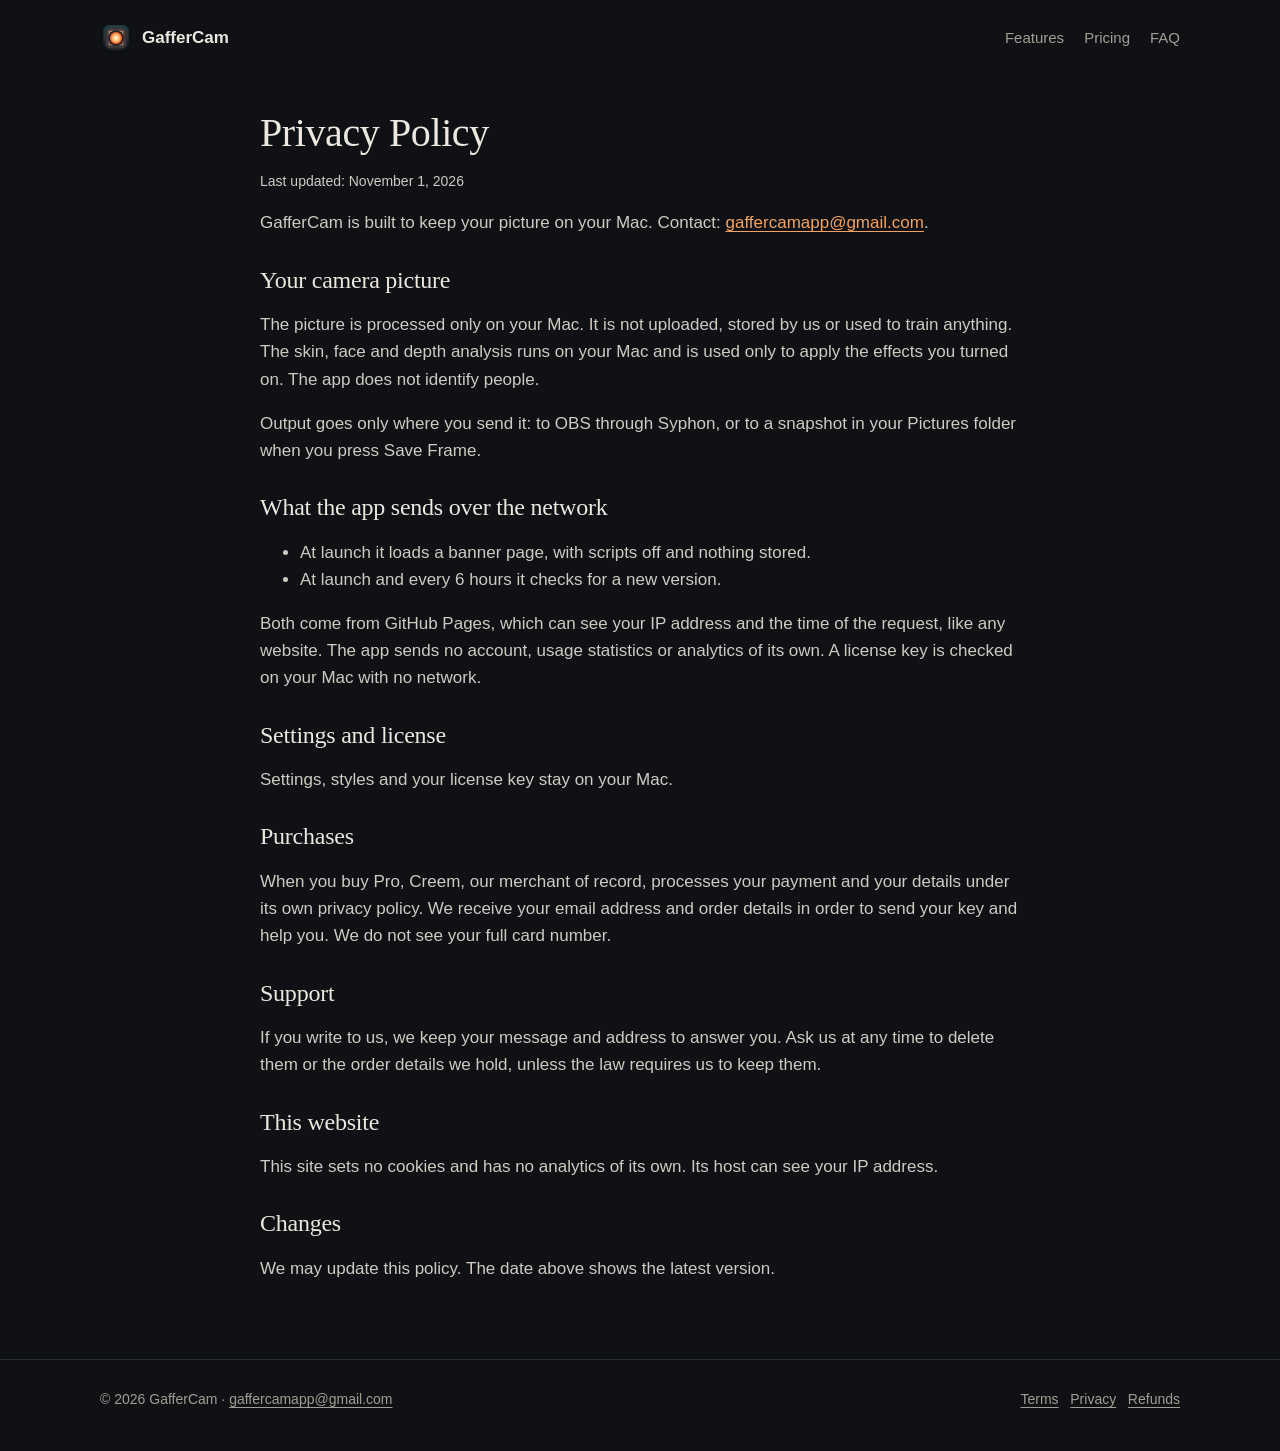
==== privacy.html @ 8b6cadd4 "GafferCam website" ====
<!doctype html>
<html lang="en">
<head>
<meta charset="utf-8">
<meta name="viewport" content="width=device-width, initial-scale=1">
<title>Privacy Policy · GafferCam</title>
<meta name="description" content="Privacy Policy for GafferCam.">
<link rel="icon" href="assets/icon.png">
<link rel="stylesheet" href="assets/site.css">
</head>
<body>
<div class="wrap"><header class="top">
  <a class="brand" href="index.html"><img src="assets/icon.png" alt="">GafferCam</a>
  <nav><a href="index.html#features">Features</a><a href="index.html#pricing">Pricing</a><a href="index.html#faq">FAQ</a></nav>
</header></div>
<main class="wrap legal">
<h1>Privacy Policy</h1>
<p class="small">Last updated: November 1, 2026</p>
<p>GafferCam is built to keep your picture on your Mac. Contact: <a href="mailto:gaffercamapp@gmail.com">gaffercamapp@gmail.com</a>.</p>
<h2>Your camera picture</h2>
<p>The picture is processed only on your Mac. It is not uploaded, stored by us or used to train anything. The skin, face and depth analysis runs on your Mac and is used only to apply the effects you turned on. The app does not identify people.</p>
<p>Output goes only where you send it: to OBS through Syphon, or to a snapshot in your Pictures folder when you press Save Frame.</p>
<h2>What the app sends over the network</h2>
<ul>
  <li>At launch it loads a banner page, with scripts off and nothing stored.</li>
  <li>At launch and every 6 hours it checks for a new version.</li>
</ul>
<p>Both come from GitHub Pages, which can see your IP address and the time of the request, like any website. The app sends no account, usage statistics or analytics of its own. A license key is checked on your Mac with no network.</p>
<h2>Settings and license</h2>
<p>Settings, styles and your license key stay on your Mac.</p>
<h2>Purchases</h2>
<p>When you buy Pro, Creem, our merchant of record, processes your payment and your details under its own privacy policy. We receive your email address and order details in order to send your key and help you. We do not see your full card number.</p>
<h2>Support</h2>
<p>If you write to us, we keep your message and address to answer you. Ask us at any time to delete them or the order details we hold, unless the law requires us to keep them.</p>
<h2>This website</h2>
<p>This site sets no cookies and has no analytics of its own. Its host can see your IP address.</p>
<h2>Changes</h2>
<p>We may update this policy. The date above shows the latest version.</p>
</main>
<footer><div class="wrap">
  <span>© 2026 GafferCam · <a href="mailto:gaffercamapp@gmail.com">gaffercamapp@gmail.com</a></span>
  <span><a href="terms.html">Terms</a> &nbsp; <a href="privacy.html">Privacy</a> &nbsp; <a href="refund.html">Refunds</a></span>
</div></footer>
</body>
</html>
---- assets/site.css ----
:root {
  --bg: #0f1115; --panel: #181b21; --line: #2a2e36; --text: #ece7df; --muted: #a29d94;
  --warm: #f4a261; --warm-deep: #c8553d; --glow: rgba(244, 162, 97, .16);
}
* { box-sizing: border-box; }
html { scroll-behavior: smooth; }
body { margin: 0; background: var(--bg); color: var(--text); font: 17px/1.6 -apple-system, BlinkMacSystemFont, "Segoe UI", Roboto, Arial, sans-serif; -webkit-font-smoothing: antialiased; }
a { color: var(--warm); text-underline-offset: 3px; }
.wrap { width: min(1080px, 100% - 40px); margin-inline: auto; }
header.top { display: flex; flex-wrap: wrap; gap: 6px 22px; align-items: center; justify-content: space-between; padding: 22px 0; }
.brand { display: flex; align-items: center; gap: 10px; color: var(--text); font-weight: 600; text-decoration: none; }
.brand img { width: 32px; height: 32px; }
nav { display: flex; flex-wrap: wrap; gap: 4px 20px; }
nav a { color: var(--muted); text-decoration: none; font-size: 15px; }
nav a:hover { color: var(--text); }
h1, h2, h3 { font-family: Georgia, "Times New Roman", serif; font-weight: 500; line-height: 1.15; margin: 0; letter-spacing: -.01em; }
.hero { position: relative; padding: 76px 0 56px; text-align: center; }
.hero::before { content: ""; position: absolute; inset: -60px 0 auto; height: 520px; background: radial-gradient(50% 60% at 50% 40%, var(--glow), transparent 70%); pointer-events: none; }
.hero > * { position: relative; }
.hero img.mark { width: 112px; height: 112px; }
.hero h1 { font-size: clamp(38px, 7vw, 66px); margin: 18px auto 16px; max-width: 15ch; }
.lead { color: var(--muted); font-size: 19px; max-width: 58ch; margin: 0 auto 26px; }
.button { display: inline-block; padding: 12px 22px; border-radius: 999px; background: var(--warm); color: #20140b; font-weight: 600; text-decoration: none; }
.button.ghost { background: transparent; color: var(--text); border: 1px solid var(--line); }
.actions { display: flex; flex-wrap: wrap; gap: 12px; justify-content: center; }
.small { color: var(--muted); font-size: 14px; }
section { padding: 52px 0; border-top: 1px solid var(--line); }
section > .wrap > h2 { font-size: clamp(28px, 4.5vw, 40px); margin-bottom: 26px; }
.grid { display: grid; gap: 16px; grid-template-columns: repeat(auto-fit, minmax(260px, 1fr)); }
.card { background: var(--panel); border: 1px solid var(--line); border-radius: 14px; padding: 22px; }
.card h3 { font-size: 21px; margin-bottom: 8px; }
.card p { margin: 0; color: var(--muted); font-size: 16px; }
.shots { display: flex; gap: 18px; flex-wrap: wrap; justify-content: center; }
.shots figure { margin: 0; flex: 1 1 280px; max-width: 400px; }
.shots img { width: 100%; height: auto; display: block; border-radius: 14px; border: 1px solid var(--line); }
.shots figcaption { color: var(--muted); font-size: 14px; margin-top: 8px; text-align: center; }
.plans { display: grid; gap: 16px; grid-template-columns: repeat(auto-fit, minmax(300px, 1fr)); }
.plan { background: var(--panel); border: 1px solid var(--line); border-radius: 14px; padding: 26px; }
.plan.pro { border-color: var(--warm); box-shadow: 0 0 44px var(--glow); }
.plan h3 { font-size: 24px; }
.price { font-size: 38px; font-family: Georgia, serif; margin: 8px 0 2px; }
.plan ul { margin: 16px 0 0; padding-left: 20px; color: var(--muted); font-size: 16px; }
.plan li { margin-bottom: 5px; }
dl { margin: 0; } dt { font-weight: 600; margin-top: 18px; } dd { margin: 4px 0 0; color: var(--muted); }
footer { border-top: 1px solid var(--line); padding: 28px 0 40px; color: var(--muted); font-size: 14px; }
footer .wrap { display: flex; flex-wrap: wrap; gap: 8px 22px; justify-content: space-between; }
footer a { color: var(--muted); }
.legal { padding: 34px 0 60px; max-width: 760px; }
.legal h1 { font-size: 40px; margin-bottom: 8px; }
.legal h2 { font-size: 24px; margin: 30px 0 8px; }
.legal p, .legal li { color: #cfcac2; }
@media (max-width: 560px) { .hero { padding-top: 40px; } section { padding: 40px 0; } }
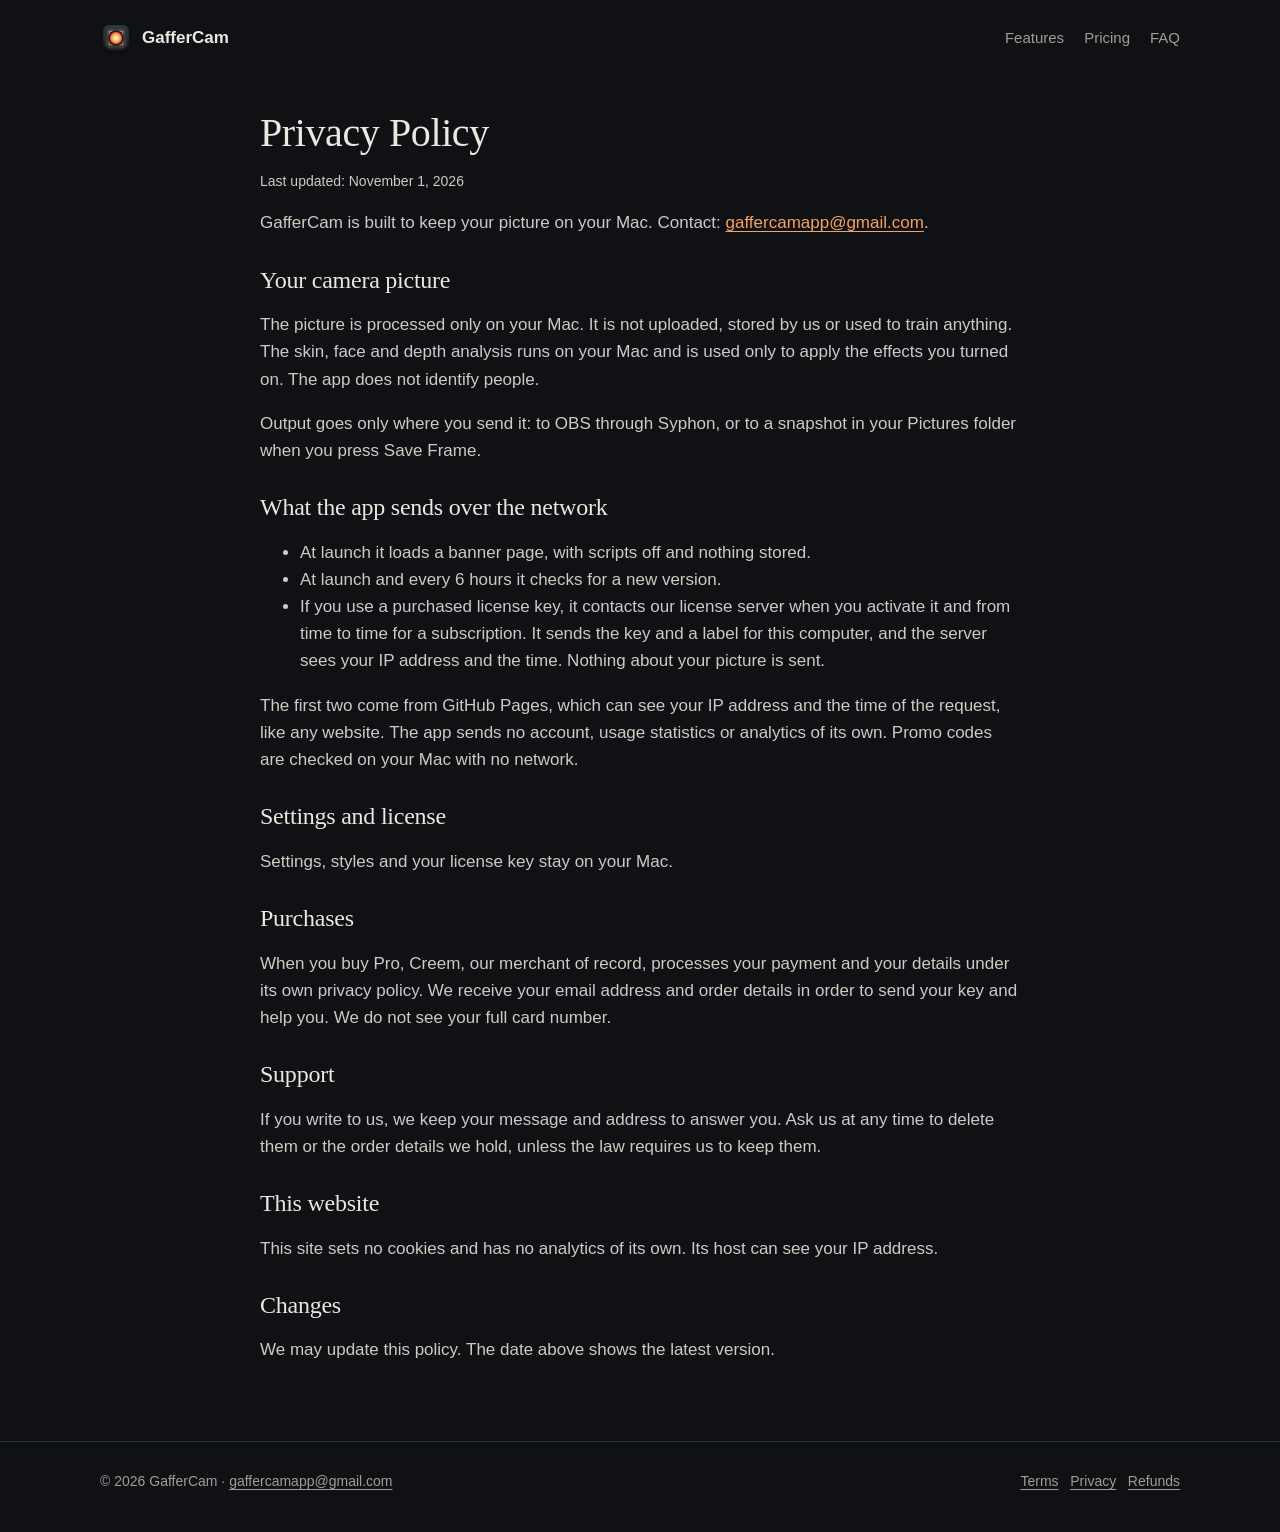
==== commit 47428c5d: "Pricing: monthly, yearly or forever; 30-day money back" ====
--- a/privacy.html
+++ b/privacy.html
@@ -24,8 +24,9 @@
 <ul>
   <li>At launch it loads a banner page, with scripts off and nothing stored.</li>
   <li>At launch and every 6 hours it checks for a new version.</li>
+  <li>If you use a purchased license key, it contacts our license server when you activate it and from time to time for a subscription. It sends the key and a label for this computer, and the server sees your IP address and the time. Nothing about your picture is sent.</li>
 </ul>
-<p>Both come from GitHub Pages, which can see your IP address and the time of the request, like any website. The app sends no account, usage statistics or analytics of its own. A license key is checked on your Mac with no network.</p>
+<p>The first two come from GitHub Pages, which can see your IP address and the time of the request, like any website. The app sends no account, usage statistics or analytics of its own. Promo codes are checked on your Mac with no network.</p>
 <h2>Settings and license</h2>
 <p>Settings, styles and your license key stay on your Mac.</p>
 <h2>Purchases</h2>
--- a/assets/site.css
+++ b/assets/site.css
@@ -39,6 +39,7 @@
 .plan.pro { border-color: var(--warm); box-shadow: 0 0 44px var(--glow); }
 .plan h3 { font-size: 24px; }
 .price { font-size: 38px; font-family: Georgia, serif; margin: 8px 0 2px; }
+.price .period { font-size: 17px; color: var(--muted); font-family: inherit; }
 .plan ul { margin: 16px 0 0; padding-left: 20px; color: var(--muted); font-size: 16px; }
 .plan li { margin-bottom: 5px; }
 dl { margin: 0; } dt { font-weight: 600; margin-top: 18px; } dd { margin: 4px 0 0; color: var(--muted); }
